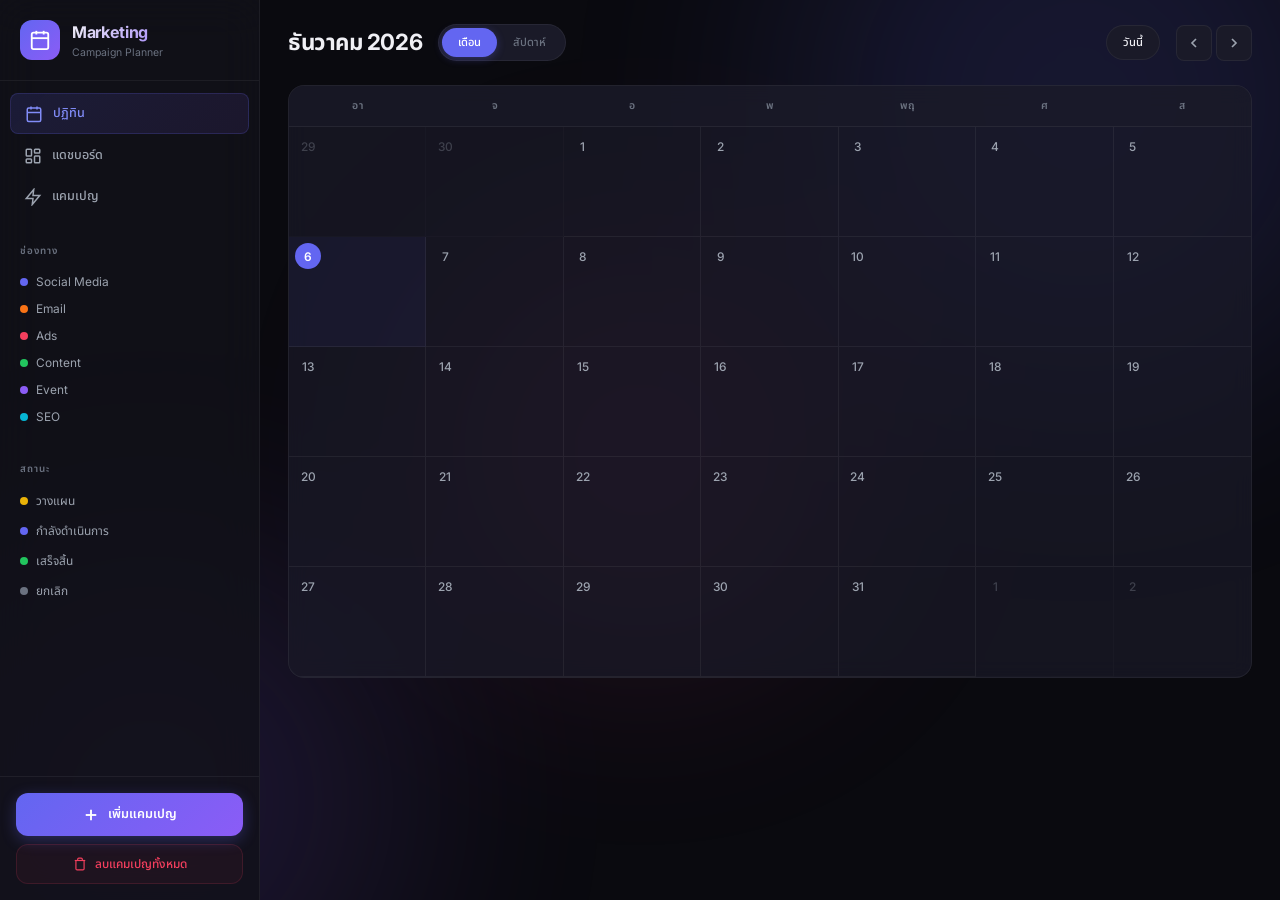
==== index.html @ b626d653 "Add files via upload" ====
<!DOCTYPE html>
<html lang="th">
<head>
    <meta charset="UTF-8">
    <meta name="viewport" content="width=device-width, initial-scale=1.0">
    <title>Marketing Calendar — แพลนแคมเปญอย่างมืออาชีพ</title>
    <meta name="description" content="ระบบจัดการปฏิทินการตลาด วางแผนแคมเปญ ติดตามสถานะ และวิเคราะห์ภาพรวมอย่างมีประสิทธิภาพ">
    <link rel="preconnect" href="https://fonts.googleapis.com">
    <link rel="preconnect" href="https://fonts.gstatic.com" crossorigin>
    <link href="https://fonts.googleapis.com/css2?family=Inter:wght@300;400;500;600;700;800;900&family=Noto+Sans+Thai:wght@300;400;500;600;700;800&display=swap" rel="stylesheet">
    <link rel="stylesheet" href="style.css">
</head>
<body>
    <!-- Ambient Background -->
    <div class="ambient-bg">
        <div class="ambient-orb orb-1"></div>
        <div class="ambient-orb orb-2"></div>
        <div class="ambient-orb orb-3"></div>
    </div>

    <div class="app-layout">
        <!-- Sidebar -->
        <aside class="sidebar" id="sidebar">
            <div class="sidebar-header">
                <div class="logo">
                    <div class="logo-icon">
                        <svg viewBox="0 0 24 24" fill="none" stroke="currentColor" stroke-width="2">
                            <rect x="3" y="4" width="18" height="18" rx="2" ry="2"/>
                            <line x1="16" y1="2" x2="16" y2="6"/>
                            <line x1="8" y1="2" x2="8" y2="6"/>
                            <line x1="3" y1="10" x2="21" y2="10"/>
                            <path d="M8 14h.01M12 14h.01M16 14h.01M8 18h.01M12 18h.01"/>
                        </svg>
                    </div>
                    <div class="logo-text">
                        <h1>Marketing</h1>
                        <span>Campaign Planner</span>
                    </div>
                </div>
            </div>

            <nav class="sidebar-nav">
                <button class="nav-item active" data-view="calendar" id="nav-calendar">
                    <svg viewBox="0 0 24 24" fill="none" stroke="currentColor" stroke-width="2">
                        <rect x="3" y="4" width="18" height="18" rx="2" ry="2"/>
                        <line x1="16" y1="2" x2="16" y2="6"/>
                        <line x1="8" y1="2" x2="8" y2="6"/>
                        <line x1="3" y1="10" x2="21" y2="10"/>
                    </svg>
                    <span>ปฏิทิน</span>
                </button>
                <button class="nav-item" data-view="dashboard" id="nav-dashboard">
                    <svg viewBox="0 0 24 24" fill="none" stroke="currentColor" stroke-width="2">
                        <rect x="3" y="3" width="7" height="9" rx="1"/>
                        <rect x="14" y="3" width="7" height="5" rx="1"/>
                        <rect x="14" y="12" width="7" height="9" rx="1"/>
                        <rect x="3" y="16" width="7" height="5" rx="1"/>
                    </svg>
                    <span>แดชบอร์ด</span>
                </button>
                <button class="nav-item" data-view="campaigns" id="nav-campaigns">
                    <svg viewBox="0 0 24 24" fill="none" stroke="currentColor" stroke-width="2">
                        <polygon points="13 2 3 14 12 14 11 22 21 10 12 10 13 2"/>
                    </svg>
                    <span>แคมเปญ</span>
                </button>
            </nav>

            <div class="sidebar-section">
                <h3 class="section-title">ช่องทาง</h3>
                <div class="channel-filters" id="channelFilters">
                    <label class="channel-filter">
                        <input type="checkbox" value="social" checked>
                        <span class="channel-dot" style="--dot-color: var(--channel-social)"></span>
                        <span>Social Media</span>
                    </label>
                    <label class="channel-filter">
                        <input type="checkbox" value="email" checked>
                        <span class="channel-dot" style="--dot-color: var(--channel-email)"></span>
                        <span>Email</span>
                    </label>
                    <label class="channel-filter">
                        <input type="checkbox" value="ads" checked>
                        <span class="channel-dot" style="--dot-color: var(--channel-ads)"></span>
                        <span>Ads</span>
                    </label>
                    <label class="channel-filter">
                        <input type="checkbox" value="content" checked>
                        <span class="channel-dot" style="--dot-color: var(--channel-content)"></span>
                        <span>Content</span>
                    </label>
                    <label class="channel-filter">
                        <input type="checkbox" value="event" checked>
                        <span class="channel-dot" style="--dot-color: var(--channel-event)"></span>
                        <span>Event</span>
                    </label>
                    <label class="channel-filter">
                        <input type="checkbox" value="seo" checked>
                        <span class="channel-dot" style="--dot-color: var(--channel-seo)"></span>
                        <span>SEO</span>
                    </label>
                </div>
            </div>

            <div class="sidebar-section">
                <h3 class="section-title">สถานะ</h3>
                <div class="status-filters" id="statusFilters">
                    <label class="channel-filter">
                        <input type="checkbox" value="planned" checked>
                        <span class="status-indicator planned"></span>
                        <span>วางแผน</span>
                    </label>
                    <label class="channel-filter">
                        <input type="checkbox" value="in-progress" checked>
                        <span class="status-indicator in-progress"></span>
                        <span>กำลังดำเนินการ</span>
                    </label>
                    <label class="channel-filter">
                        <input type="checkbox" value="completed" checked>
                        <span class="status-indicator completed"></span>
                        <span>เสร็จสิ้น</span>
                    </label>
                    <label class="channel-filter">
                        <input type="checkbox" value="cancelled" checked>
                        <span class="status-indicator cancelled"></span>
                        <span>ยกเลิก</span>
                    </label>
                </div>
            </div>

            <div class="sidebar-footer">
                <button class="add-campaign-btn" id="addCampaignBtn">
                    <svg viewBox="0 0 24 24" fill="none" stroke="currentColor" stroke-width="2.5">
                        <line x1="12" y1="5" x2="12" y2="19"/>
                        <line x1="5" y1="12" x2="19" y2="12"/>
                    </svg>
                    <span>เพิ่มแคมเปญ</span>
                </button>
                <button class="clear-all-btn" id="clearAllBtn">
                    <svg viewBox="0 0 24 24" fill="none" stroke="currentColor" stroke-width="2">
                        <polyline points="3 6 5 6 21 6"/>
                        <path d="M19 6v14a2 2 0 0 1-2 2H7a2 2 0 0 1-2-2V6m3 0V4a2 2 0 0 1 2-2h4a2 2 0 0 1 2 2v2"/>
                    </svg>
                    <span>ลบแคมเปญทั้งหมด</span>
                </button>
            </div>
        </aside>

        <!-- Main Content -->
        <main class="main-content">
            <!-- Calendar View -->
            <section class="view-section active" id="calendarView">
                <div class="view-header">
                    <div class="header-left">
                        <h2 id="currentMonthYear">กรกฎาคม 2026</h2>
                        <div class="view-toggle">
                            <button class="toggle-btn active" data-cal-view="month" id="monthViewBtn">เดือน</button>
                            <button class="toggle-btn" data-cal-view="week" id="weekViewBtn">สัปดาห์</button>
                        </div>
                    </div>
                    <div class="header-right">
                        <button class="today-btn" id="todayBtn">วันนี้</button>
                        <div class="nav-arrows">
                            <button class="arrow-btn" id="prevBtn">
                                <svg viewBox="0 0 24 24" fill="none" stroke="currentColor" stroke-width="2.5">
                                    <polyline points="15 18 9 12 15 6"/>
                                </svg>
                            </button>
                            <button class="arrow-btn" id="nextBtn">
                                <svg viewBox="0 0 24 24" fill="none" stroke="currentColor" stroke-width="2.5">
                                    <polyline points="9 18 15 12 9 6"/>
                                </svg>
                            </button>
                        </div>
                    </div>
                </div>

                <div class="calendar-container" id="calendarContainer">
                    <div class="calendar-weekdays">
                        <div class="weekday">อา</div>
                        <div class="weekday">จ</div>
                        <div class="weekday">อ</div>
                        <div class="weekday">พ</div>
                        <div class="weekday">พฤ</div>
                        <div class="weekday">ศ</div>
                        <div class="weekday">ส</div>
                    </div>
                    <div class="calendar-grid" id="calendarGrid">
                        <!-- Generated by JS -->
                    </div>
                </div>
            </section>

            <!-- Dashboard View -->
            <section class="view-section" id="dashboardView">
                <div class="view-header">
                    <h2>แดชบอร์ดภาพรวม</h2>
                </div>
                <div class="dashboard-content">
                    <div class="stats-grid">
                        <div class="stat-card" id="statTotal">
                            <div class="stat-icon total">
                                <svg viewBox="0 0 24 24" fill="none" stroke="currentColor" stroke-width="2">
                                    <polygon points="13 2 3 14 12 14 11 22 21 10 12 10 13 2"/>
                                </svg>
                            </div>
                            <div class="stat-info">
                                <span class="stat-number">0</span>
                                <span class="stat-label">แคมเปญทั้งหมด</span>
                            </div>
                        </div>
                        <div class="stat-card" id="statPlanned">
                            <div class="stat-icon planned">
                                <svg viewBox="0 0 24 24" fill="none" stroke="currentColor" stroke-width="2">
                                    <circle cx="12" cy="12" r="10"/>
                                    <polyline points="12 6 12 12 16 14"/>
                                </svg>
                            </div>
                            <div class="stat-info">
                                <span class="stat-number">0</span>
                                <span class="stat-label">วางแผน</span>
                            </div>
                        </div>
                        <div class="stat-card" id="statInProgress">
                            <div class="stat-icon in-progress">
                                <svg viewBox="0 0 24 24" fill="none" stroke="currentColor" stroke-width="2">
                                    <path d="M12 2v4M12 18v4M4.93 4.93l2.83 2.83M16.24 16.24l2.83 2.83M2 12h4M18 12h4M4.93 19.07l2.83-2.83M16.24 7.76l2.83-2.83"/>
                                </svg>
                            </div>
                            <div class="stat-info">
                                <span class="stat-number">0</span>
                                <span class="stat-label">กำลังดำเนินการ</span>
                            </div>
                        </div>
                        <div class="stat-card" id="statCompleted">
                            <div class="stat-icon completed">
                                <svg viewBox="0 0 24 24" fill="none" stroke="currentColor" stroke-width="2">
                                    <path d="M22 11.08V12a10 10 0 1 1-5.93-9.14"/>
                                    <polyline points="22 4 12 14.01 9 11.01"/>
                                </svg>
                            </div>
                            <div class="stat-info">
                                <span class="stat-number">0</span>
                                <span class="stat-label">เสร็จสิ้น</span>
                            </div>
                        </div>
                    </div>

                    <div class="dashboard-grid">
                        <div class="dashboard-card channel-breakdown">
                            <h3>แคมเปญตามช่องทาง</h3>
                            <div class="chart-container" id="channelChart">
                                <!-- Generated by JS -->
                            </div>
                        </div>
                        <div class="dashboard-card upcoming-campaigns">
                            <h3>แคมเปญที่จะมาถึง</h3>
                            <div class="upcoming-list" id="upcomingList">
                                <!-- Generated by JS -->
                            </div>
                        </div>
                        <div class="dashboard-card monthly-timeline">
                            <h3>ไทม์ไลน์เดือนนี้</h3>
                            <div class="timeline-container" id="monthlyTimeline">
                                <!-- Generated by JS -->
                            </div>
                        </div>
                    </div>
                </div>
            </section>

            <!-- Campaigns List View -->
            <section class="view-section" id="campaignsView">
                <div class="view-header">
                    <div class="header-left">
                        <h2>รายการแคมเปญ</h2>
                    </div>
                    <div class="header-right">
                        <div class="search-box">
                            <svg viewBox="0 0 24 24" fill="none" stroke="currentColor" stroke-width="2">
                                <circle cx="11" cy="11" r="8"/>
                                <line x1="21" y1="21" x2="16.65" y2="16.65"/>
                            </svg>
                            <input type="text" placeholder="ค้นหาแคมเปญ..." id="searchInput">
                        </div>
                    </div>
                </div>
                <div class="campaigns-list" id="campaignsList">
                    <!-- Generated by JS -->
                </div>
            </section>
        </main>
    </div>

    <!-- Campaign Modal -->
    <div class="modal-overlay" id="campaignModal">
        <div class="modal" id="modalContent">
            <div class="modal-header">
                <h3 id="modalTitle">เพิ่มแคมเปญใหม่</h3>
                <button class="modal-close" id="modalClose">
                    <svg viewBox="0 0 24 24" fill="none" stroke="currentColor" stroke-width="2.5">
                        <line x1="18" y1="6" x2="6" y2="18"/>
                        <line x1="6" y1="6" x2="18" y2="18"/>
                    </svg>
                </button>
            </div>
            <form id="campaignForm">
                <div class="form-group">
                    <label for="campName">ชื่อแคมเปญ</label>
                    <input type="text" id="campName" placeholder="เช่น Summer Sale 2026" required>
                </div>
                <div class="form-row">
                    <div class="form-group">
                        <label for="campStartDate">วันเริ่มต้น</label>
                        <input type="date" id="campStartDate" required>
                    </div>
                    <div class="form-group">
                        <label for="campEndDate">วันสิ้นสุด</label>
                        <input type="date" id="campEndDate" required>
                    </div>
                </div>
                <div class="form-row">
                    <div class="form-group">
                        <label for="campChannel">ช่องทาง</label>
                        <select id="campChannel" required>
                            <option value="">เลือกช่องทาง</option>
                            <option value="social">Social Media</option>
                            <option value="email">Email</option>
                            <option value="ads">Ads</option>
                            <option value="content">Content</option>
                            <option value="event">Event</option>
                            <option value="seo">SEO</option>
                        </select>
                    </div>
                    <div class="form-group">
                        <label for="campStatus">สถานะ</label>
                        <select id="campStatus" required>
                            <option value="planned">วางแผน</option>
                            <option value="in-progress">กำลังดำเนินการ</option>
                            <option value="completed">เสร็จสิ้น</option>
                            <option value="cancelled">ยกเลิก</option>
                        </select>
                    </div>
                </div>
                <div class="form-group">
                    <label for="campBudget">งบประมาณ (บาท)</label>
                    <input type="number" id="campBudget" placeholder="0" min="0">
                </div>
                <div class="form-group">
                    <label for="campDescription">รายละเอียด</label>
                    <textarea id="campDescription" rows="3" placeholder="อธิบายรายละเอียดของแคมเปญ..."></textarea>
                </div>

                <!-- Content Posting Section -->
                <div class="form-divider">
                    <span>ข้อมูลการลงคอนเทนต์</span>
                </div>
                <div class="form-group">
                    <label>แพลตฟอร์มที่ลงคอนเทนต์</label>
                    <div class="platform-checkboxes" id="platformCheckboxes">
                        <label class="platform-check">
                            <input type="checkbox" value="facebook">
                            <span class="platform-icon">📘</span>
                            <span>Facebook</span>
                        </label>
                        <label class="platform-check">
                            <input type="checkbox" value="instagram">
                            <span class="platform-icon">📸</span>
                            <span>Instagram</span>
                        </label>
                        <label class="platform-check">
                            <input type="checkbox" value="tiktok">
                            <span class="platform-icon">🎵</span>
                            <span>TikTok</span>
                        </label>
                        <label class="platform-check">
                            <input type="checkbox" value="x-twitter">
                            <span class="platform-icon">𝕏</span>
                            <span>X / Twitter</span>
                        </label>
                        <label class="platform-check">
                            <input type="checkbox" value="line">
                            <span class="platform-icon">💬</span>
                            <span>LINE OA</span>
                        </label>
                        <label class="platform-check">
                            <input type="checkbox" value="youtube">
                            <span class="platform-icon">▶️</span>
                            <span>YouTube</span>
                        </label>
                        <label class="platform-check">
                            <input type="checkbox" value="website">
                            <span class="platform-icon">🌐</span>
                            <span>Website</span>
                        </label>
                        <label class="platform-check">
                            <input type="checkbox" value="threads">
                            <span class="platform-icon">🔗</span>
                            <span>Threads</span>
                        </label>
                    </div>
                </div>
                <div class="form-row">
                    <div class="form-group">
                        <label for="campContentType">ประเภทคอนเทนต์</label>
                        <select id="campContentType">
                            <option value="">— เลือกประเภท —</option>
                            <option value="image">🖼️ Image Post</option>
                            <option value="video">🎬 Video</option>
                            <option value="story-reel">📱 Story / Reel</option>
                            <option value="carousel">🎠 Carousel</option>
                            <option value="article">📝 Article / Blog</option>
                            <option value="infographic">📊 Infographic</option>
                            <option value="live">🔴 Live</option>
                        </select>
                    </div>
                    <div class="form-group">
                        <label for="campContentStatus">สถานะคอนเทนต์</label>
                        <select id="campContentStatus">
                            <option value="">— เลือกสถานะ —</option>
                            <option value="draft">📄 แบบร่าง</option>
                            <option value="ready">✅ พร้อมโพสต์</option>
                            <option value="published">🚀 โพสต์แล้ว</option>
                            <option value="scheduled">⏰ ตั้งเวลาไว้</option>
                        </select>
                    </div>
                </div>
                <div class="form-group">
                    <label for="campCaption">Caption / ข้อความโพสต์</label>
                    <textarea id="campCaption" rows="3" placeholder="เขียน caption หรือข้อความที่จะโพสต์..."></textarea>
                </div>
                <div class="form-group">
                    <label for="campHashtags">Hashtags</label>
                    <input type="text" id="campHashtags" placeholder="#marketing #branding #campaign">
                </div>
                <div class="form-group">
                    <label>สีแคมเปญ</label>
                    <div class="color-picker" id="colorPicker">
                        <button type="button" class="color-option active" data-color="#6366f1" style="--swatch: #6366f1"></button>
                        <button type="button" class="color-option" data-color="#8b5cf6" style="--swatch: #8b5cf6"></button>
                        <button type="button" class="color-option" data-color="#ec4899" style="--swatch: #ec4899"></button>
                        <button type="button" class="color-option" data-color="#f43f5e" style="--swatch: #f43f5e"></button>
                        <button type="button" class="color-option" data-color="#f97316" style="--swatch: #f97316"></button>
                        <button type="button" class="color-option" data-color="#eab308" style="--swatch: #eab308"></button>
                        <button type="button" class="color-option" data-color="#22c55e" style="--swatch: #22c55e"></button>
                        <button type="button" class="color-option" data-color="#06b6d4" style="--swatch: #06b6d4"></button>
                    </div>
                </div>
                <input type="hidden" id="campId">
                <div class="form-actions">
                    <button type="button" class="btn-secondary" id="cancelBtn">ยกเลิก</button>
                    <button type="button" class="btn-danger" id="deleteBtn" style="display:none">ลบ</button>
                    <button type="submit" class="btn-primary" id="saveBtn">บันทึก</button>
                </div>
            </form>
        </div>
    </div>

    <!-- Campaign Detail Popup -->
    <div class="detail-popup" id="detailPopup">
        <div class="detail-header">
            <div class="detail-channel-badge" id="detailChannel"></div>
            <button class="detail-close" id="detailClose">
                <svg viewBox="0 0 24 24" fill="none" stroke="currentColor" stroke-width="2.5">
                    <line x1="18" y1="6" x2="6" y2="18"/>
                    <line x1="6" y1="6" x2="18" y2="18"/>
                </svg>
            </button>
        </div>
        <h3 id="detailName"></h3>
        <div class="detail-meta">
            <div class="detail-dates" id="detailDates"></div>
            <div class="detail-status" id="detailStatus"></div>
        </div>
        <div class="detail-budget" id="detailBudget"></div>
        <p class="detail-description" id="detailDescription"></p>
        <div class="detail-content-info" id="detailContentInfo"></div>
        <div class="detail-actions">
            <button class="btn-edit" id="detailEditBtn">แก้ไข</button>
        </div>
    </div>

    <!-- Toast Container -->
    <div class="toast-container" id="toastContainer"></div>

    <script src="app.js"></script>
</body>
</html>
---- style.css ----
/* =============================================
   MARKETING CALENDAR — Design System
   ============================================= */

:root {
    /* Colors */
    --bg-primary: #0a0a0f;
    --bg-secondary: #12121a;
    --bg-tertiary: #1a1a28;
    --bg-card: rgba(26, 26, 40, 0.7);
    --bg-hover: rgba(99, 102, 241, 0.08);
    --bg-modal: rgba(10, 10, 15, 0.85);

    --text-primary: #f0f0f5;
    --text-secondary: #9ca3af;
    --text-muted: #6b7280;
    --text-accent: #a78bfa;

    --border-color: rgba(255, 255, 255, 0.06);
    --border-hover: rgba(255, 255, 255, 0.12);
    --border-active: rgba(99, 102, 241, 0.4);

    --accent: #6366f1;
    --accent-hover: #818cf8;
    --accent-glow: rgba(99, 102, 241, 0.25);

    --danger: #f43f5e;
    --success: #22c55e;
    --warning: #eab308;

    /* Channel Colors */
    --channel-social: #6366f1;
    --channel-email: #f97316;
    --channel-ads: #f43f5e;
    --channel-content: #22c55e;
    --channel-event: #8b5cf6;
    --channel-seo: #06b6d4;

    /* Sizing */
    --sidebar-width: 260px;
    --header-height: 68px;
    --radius-sm: 8px;
    --radius-md: 12px;
    --radius-lg: 16px;
    --radius-xl: 20px;
    --radius-full: 9999px;

    /* Transitions */
    --transition-fast: 150ms cubic-bezier(0.4, 0, 0.2, 1);
    --transition-base: 250ms cubic-bezier(0.4, 0, 0.2, 1);
    --transition-slow: 400ms cubic-bezier(0.4, 0, 0.2, 1);
}

/* =============================================
   Reset & Base
   ============================================= */

*, *::before, *::after {
    margin: 0;
    padding: 0;
    box-sizing: border-box;
}

html {
    font-size: 14px;
    -webkit-font-smoothing: antialiased;
    -moz-osx-font-smoothing: grayscale;
}

body {
    font-family: 'Inter', 'Noto Sans Thai', -apple-system, sans-serif;
    background: var(--bg-primary);
    color: var(--text-primary);
    min-height: 100vh;
    overflow: hidden;
}

input, select, textarea, button {
    font-family: inherit;
    font-size: inherit;
}

/* =============================================
   Ambient Background
   ============================================= */

.ambient-bg {
    position: fixed;
    inset: 0;
    pointer-events: none;
    z-index: 0;
    overflow: hidden;
}

.ambient-orb {
    position: absolute;
    border-radius: 50%;
    filter: blur(120px);
    opacity: 0.15;
    animation: float 20s ease-in-out infinite;
}

.orb-1 {
    width: 600px;
    height: 600px;
    background: var(--accent);
    top: -200px;
    right: -100px;
    animation-delay: 0s;
}

.orb-2 {
    width: 500px;
    height: 500px;
    background: #8b5cf6;
    bottom: -150px;
    left: -100px;
    animation-delay: -7s;
}

.orb-3 {
    width: 400px;
    height: 400px;
    background: #ec4899;
    top: 50%;
    left: 50%;
    transform: translate(-50%, -50%);
    animation-delay: -14s;
}

@keyframes float {
    0%, 100% { transform: translate(0, 0) scale(1); }
    25% { transform: translate(30px, -30px) scale(1.05); }
    50% { transform: translate(-20px, 20px) scale(0.95); }
    75% { transform: translate(20px, 10px) scale(1.02); }
}

/* =============================================
   App Layout
   ============================================= */

.app-layout {
    display: flex;
    height: 100vh;
    position: relative;
    z-index: 1;
}

/* =============================================
   Sidebar
   ============================================= */

.sidebar {
    width: var(--sidebar-width);
    background: rgba(18, 18, 26, 0.8);
    backdrop-filter: blur(20px);
    -webkit-backdrop-filter: blur(20px);
    border-right: 1px solid var(--border-color);
    display: flex;
    flex-direction: column;
    flex-shrink: 0;
    overflow-y: auto;
    transition: transform var(--transition-base);
}

.sidebar-header {
    padding: 20px;
    border-bottom: 1px solid var(--border-color);
}

.logo {
    display: flex;
    align-items: center;
    gap: 12px;
}

.logo-icon {
    width: 40px;
    height: 40px;
    background: linear-gradient(135deg, var(--accent), #8b5cf6);
    border-radius: var(--radius-md);
    display: flex;
    align-items: center;
    justify-content: center;
    color: white;
    flex-shrink: 0;
}

.logo-icon svg {
    width: 22px;
    height: 22px;
}

.logo-text h1 {
    font-size: 1.15rem;
    font-weight: 700;
    letter-spacing: -0.02em;
    background: linear-gradient(135deg, var(--text-primary), var(--text-accent));
    -webkit-background-clip: text;
    -webkit-text-fill-color: transparent;
    background-clip: text;
}

.logo-text span {
    font-size: 0.75rem;
    color: var(--text-muted);
    font-weight: 400;
}

/* Sidebar Navigation */
.sidebar-nav {
    padding: 12px 10px;
    display: flex;
    flex-direction: column;
    gap: 2px;
}

.nav-item {
    display: flex;
    align-items: center;
    gap: 10px;
    padding: 10px 14px;
    border: none;
    background: none;
    color: var(--text-secondary);
    border-radius: var(--radius-sm);
    cursor: pointer;
    transition: all var(--transition-fast);
    font-size: 0.9rem;
    font-weight: 500;
    text-align: left;
    width: 100%;
}

.nav-item svg {
    width: 18px;
    height: 18px;
    flex-shrink: 0;
}

.nav-item:hover {
    background: var(--bg-hover);
    color: var(--text-primary);
}

.nav-item.active {
    background: linear-gradient(135deg, rgba(99, 102, 241, 0.15), rgba(139, 92, 246, 0.1));
    color: var(--accent-hover);
    border: 1px solid rgba(99, 102, 241, 0.2);
}

/* Sidebar Sections */
.sidebar-section {
    padding: 16px 20px;
}

.section-title {
    font-size: 0.7rem;
    font-weight: 600;
    letter-spacing: 0.1em;
    text-transform: uppercase;
    color: var(--text-muted);
    margin-bottom: 10px;
}

/* Channel Filters */
.channel-filter {
    display: flex;
    align-items: center;
    gap: 8px;
    padding: 6px 0;
    cursor: pointer;
    font-size: 0.85rem;
    color: var(--text-secondary);
    transition: color var(--transition-fast);
    user-select: none;
}

.channel-filter:hover {
    color: var(--text-primary);
}

.channel-filter input[type="checkbox"] {
    display: none;
}

.channel-dot {
    width: 8px;
    height: 8px;
    border-radius: 50%;
    background: var(--dot-color);
    transition: all var(--transition-fast);
    flex-shrink: 0;
}

.channel-filter input:not(:checked) ~ .channel-dot {
    opacity: 0.3;
}

.channel-filter input:not(:checked) ~ span:last-child {
    opacity: 0.5;
    text-decoration: line-through;
}

/* Status Indicators */
.status-indicator {
    width: 8px;
    height: 8px;
    border-radius: 50%;
    flex-shrink: 0;
}

.status-indicator.planned {
    background: var(--warning);
}

.status-indicator.in-progress {
    background: var(--accent);
    animation: pulse-glow 2s ease-in-out infinite;
}

.status-indicator.completed {
    background: var(--success);
}

.status-indicator.cancelled {
    background: var(--text-muted);
}

@keyframes pulse-glow {
    0%, 100% { box-shadow: 0 0 0 0 rgba(99, 102, 241, 0.4); }
    50% { box-shadow: 0 0 0 4px rgba(99, 102, 241, 0); }
}

/* Sidebar Footer */
.sidebar-footer {
    margin-top: auto;
    padding: 16px;
    border-top: 1px solid var(--border-color);
    display: flex;
    flex-direction: column;
    gap: 8px;
}

.add-campaign-btn {
    display: flex;
    align-items: center;
    justify-content: center;
    gap: 8px;
    width: 100%;
    padding: 12px;
    border: none;
    background: linear-gradient(135deg, var(--accent), #8b5cf6);
    color: white;
    border-radius: var(--radius-md);
    cursor: pointer;
    font-size: 0.9rem;
    font-weight: 600;
    transition: all var(--transition-base);
    box-shadow: 0 4px 15px rgba(99, 102, 241, 0.3);
}

.add-campaign-btn:hover {
    transform: translateY(-1px);
    box-shadow: 0 6px 20px rgba(99, 102, 241, 0.4);
}

.add-campaign-btn:active {
    transform: translateY(0);
}

.add-campaign-btn svg {
    width: 18px;
    height: 18px;
}

.clear-all-btn {
    display: flex;
    align-items: center;
    justify-content: center;
    gap: 8px;
    width: 100%;
    padding: 10px;
    border: 1px solid rgba(244, 63, 94, 0.15);
    background: rgba(244, 63, 94, 0.05);
    color: #f43f5e;
    border-radius: var(--radius-md);
    cursor: pointer;
    font-size: 0.85rem;
    font-weight: 500;
    transition: all var(--transition-base);
}

.clear-all-btn:hover {
    background: #f43f5e;
    color: white;
    border-color: #f43f5e;
    box-shadow: 0 4px 12px rgba(244, 63, 94, 0.25);
}

.clear-all-btn svg {
    width: 14px;
    height: 14px;
}

/* =============================================
   Main Content
   ============================================= */

.main-content {
    flex: 1;
    overflow-y: auto;
    padding: 24px 28px;
}

/* View Header */
.view-header {
    display: flex;
    align-items: center;
    justify-content: space-between;
    margin-bottom: 24px;
}

.view-header h2 {
    font-size: 1.6rem;
    font-weight: 700;
    letter-spacing: -0.02em;
}

.header-left, .header-right {
    display: flex;
    align-items: center;
    gap: 16px;
}

/* View Toggle */
.view-toggle {
    display: flex;
    background: var(--bg-tertiary);
    border-radius: var(--radius-full);
    padding: 3px;
    border: 1px solid var(--border-color);
}

.toggle-btn {
    padding: 6px 16px;
    border: none;
    background: none;
    color: var(--text-muted);
    border-radius: var(--radius-full);
    cursor: pointer;
    font-size: 0.8rem;
    font-weight: 500;
    transition: all var(--transition-fast);
}

.toggle-btn.active {
    background: var(--accent);
    color: white;
    box-shadow: 0 2px 8px rgba(99, 102, 241, 0.3);
}

.toggle-btn:hover:not(.active) {
    color: var(--text-secondary);
}

/* Today Button */
.today-btn {
    padding: 8px 16px;
    border: 1px solid var(--border-color);
    background: var(--bg-tertiary);
    color: var(--text-primary);
    border-radius: var(--radius-full);
    cursor: pointer;
    font-size: 0.8rem;
    font-weight: 500;
    transition: all var(--transition-fast);
}

.today-btn:hover {
    background: var(--accent);
    border-color: var(--accent);
    color: white;
}

/* Navigation Arrows */
.nav-arrows {
    display: flex;
    gap: 4px;
}

.arrow-btn {
    width: 36px;
    height: 36px;
    border: 1px solid var(--border-color);
    background: var(--bg-tertiary);
    color: var(--text-secondary);
    border-radius: var(--radius-sm);
    cursor: pointer;
    display: flex;
    align-items: center;
    justify-content: center;
    transition: all var(--transition-fast);
}

.arrow-btn:hover {
    background: var(--bg-hover);
    color: var(--text-primary);
    border-color: var(--border-hover);
}

.arrow-btn svg {
    width: 16px;
    height: 16px;
}

/* =============================================
   Calendar
   ============================================= */

.calendar-container {
    background: var(--bg-card);
    border-radius: var(--radius-lg);
    border: 1px solid var(--border-color);
    overflow: hidden;
    backdrop-filter: blur(10px);
    -webkit-backdrop-filter: blur(10px);
}

.calendar-weekdays {
    display: grid;
    grid-template-columns: repeat(7, 1fr);
    background: rgba(26, 26, 40, 0.5);
    border-bottom: 1px solid var(--border-color);
}

.weekday {
    padding: 12px;
    text-align: center;
    font-size: 0.75rem;
    font-weight: 600;
    color: var(--text-muted);
    letter-spacing: 0.05em;
    text-transform: uppercase;
}

.calendar-grid {
    display: grid;
    grid-template-columns: repeat(7, 1fr);
}

.calendar-day {
    min-height: 110px;
    border-right: 1px solid var(--border-color);
    border-bottom: 1px solid var(--border-color);
    padding: 6px;
    position: relative;
    transition: background var(--transition-fast);
    cursor: pointer;
}

.calendar-day:nth-child(7n) {
    border-right: none;
}

.calendar-day:hover {
    background: var(--bg-hover);
}

.calendar-day.outside {
    opacity: 0.3;
}

.calendar-day.today {
    background: rgba(99, 102, 241, 0.06);
}

.day-number {
    font-size: 0.85rem;
    font-weight: 500;
    color: var(--text-secondary);
    margin-bottom: 4px;
    display: inline-flex;
    align-items: center;
    justify-content: center;
    width: 26px;
    height: 26px;
    border-radius: 50%;
}

.calendar-day.today .day-number {
    background: var(--accent);
    color: white;
    font-weight: 600;
}

.day-events {
    display: flex;
    flex-direction: column;
    gap: 2px;
}

.day-event {
    font-size: 0.7rem;
    padding: 3px 6px;
    border-radius: 4px;
    color: white;
    font-weight: 500;
    white-space: nowrap;
    overflow: hidden;
    text-overflow: ellipsis;
    cursor: pointer;
    transition: all var(--transition-fast);
    position: relative;
}

.day-event:hover {
    transform: scale(1.02);
    box-shadow: 0 2px 8px rgba(0,0,0,0.3);
    z-index: 2;
}

.day-event.start {
    border-radius: 4px 0 0 4px;
    margin-right: -6px;
}

.day-event.middle {
    border-radius: 0;
    margin-left: -6px;
    margin-right: -6px;
}

.day-event.end {
    border-radius: 0 4px 4px 0;
    margin-left: -6px;
}

.day-event.single {
    border-radius: 4px;
}

.day-more {
    font-size: 0.65rem;
    color: var(--text-muted);
    padding: 2px 4px;
    cursor: pointer;
    font-weight: 500;
}

.day-more:hover {
    color: var(--accent-hover);
}

/* =============================================
   View Sections
   ============================================= */

.view-section {
    display: none;
    animation: fadeIn 0.3s ease;
}

.view-section.active {
    display: block;
}

@keyframes fadeIn {
    from { opacity: 0; transform: translateY(8px); }
    to { opacity: 1; transform: translateY(0); }
}

/* =============================================
   Dashboard
   ============================================= */

.stats-grid {
    display: grid;
    grid-template-columns: repeat(4, 1fr);
    gap: 16px;
    margin-bottom: 24px;
}

.stat-card {
    background: var(--bg-card);
    border: 1px solid var(--border-color);
    border-radius: var(--radius-lg);
    padding: 20px;
    display: flex;
    align-items: center;
    gap: 16px;
    backdrop-filter: blur(10px);
    -webkit-backdrop-filter: blur(10px);
    transition: all var(--transition-base);
}

.stat-card:hover {
    border-color: var(--border-hover);
    transform: translateY(-2px);
    box-shadow: 0 8px 25px rgba(0,0,0,0.2);
}

.stat-icon {
    width: 48px;
    height: 48px;
    border-radius: var(--radius-md);
    display: flex;
    align-items: center;
    justify-content: center;
    flex-shrink: 0;
}

.stat-icon svg {
    width: 22px;
    height: 22px;
}

.stat-icon.total {
    background: rgba(99, 102, 241, 0.15);
    color: var(--accent);
}

.stat-icon.planned {
    background: rgba(234, 179, 8, 0.15);
    color: var(--warning);
}

.stat-icon.in-progress {
    background: rgba(99, 102, 241, 0.15);
    color: var(--accent);
}

.stat-icon.completed {
    background: rgba(34, 197, 94, 0.15);
    color: var(--success);
}

.stat-info {
    display: flex;
    flex-direction: column;
}

.stat-number {
    font-size: 1.8rem;
    font-weight: 800;
    line-height: 1;
    letter-spacing: -0.03em;
}

.stat-label {
    font-size: 0.78rem;
    color: var(--text-muted);
    margin-top: 4px;
}

/* Dashboard Grid */
.dashboard-grid {
    display: grid;
    grid-template-columns: 1fr 1fr;
    grid-template-rows: auto auto;
    gap: 16px;
}

.dashboard-card {
    background: var(--bg-card);
    border: 1px solid var(--border-color);
    border-radius: var(--radius-lg);
    padding: 20px;
    backdrop-filter: blur(10px);
    -webkit-backdrop-filter: blur(10px);
}

.dashboard-card h3 {
    font-size: 1rem;
    font-weight: 600;
    margin-bottom: 16px;
    color: var(--text-primary);
}

.dashboard-card.monthly-timeline {
    grid-column: 1 / -1;
}

/* Channel Chart */
.chart-bar-row {
    display: flex;
    align-items: center;
    gap: 12px;
    margin-bottom: 12px;
}

.chart-label {
    font-size: 0.78rem;
    color: var(--text-secondary);
    width: 90px;
    flex-shrink: 0;
}

.chart-bar-track {
    flex: 1;
    height: 24px;
    background: rgba(255,255,255,0.04);
    border-radius: var(--radius-full);
    overflow: hidden;
}

.chart-bar-fill {
    height: 100%;
    border-radius: var(--radius-full);
    transition: width 0.8s cubic-bezier(0.4, 0, 0.2, 1);
    display: flex;
    align-items: center;
    padding-left: 8px;
    font-size: 0.7rem;
    font-weight: 600;
    color: white;
    min-width: 0;
}

.chart-count {
    font-size: 0.78rem;
    color: var(--text-muted);
    width: 24px;
    text-align: right;
    flex-shrink: 0;
}

/* Upcoming List */
.upcoming-list {
    display: flex;
    flex-direction: column;
    gap: 8px;
    max-height: 300px;
    overflow-y: auto;
}

.upcoming-item {
    display: flex;
    align-items: center;
    gap: 12px;
    padding: 10px 12px;
    border-radius: var(--radius-sm);
    background: rgba(255,255,255,0.02);
    border: 1px solid var(--border-color);
    transition: all var(--transition-fast);
    cursor: pointer;
}

.upcoming-item:hover {
    background: var(--bg-hover);
    border-color: var(--border-hover);
}

.upcoming-color {
    width: 4px;
    height: 32px;
    border-radius: 2px;
    flex-shrink: 0;
}

.upcoming-info {
    flex: 1;
    min-width: 0;
}

.upcoming-name {
    font-size: 0.85rem;
    font-weight: 500;
    white-space: nowrap;
    overflow: hidden;
    text-overflow: ellipsis;
}

.upcoming-date {
    font-size: 0.72rem;
    color: var(--text-muted);
    margin-top: 2px;
}

.upcoming-channel-tag {
    font-size: 0.65rem;
    padding: 2px 8px;
    border-radius: var(--radius-full);
    font-weight: 500;
    flex-shrink: 0;
}

.empty-state {
    text-align: center;
    padding: 40px 20px;
    color: var(--text-muted);
}

.empty-state svg {
    width: 48px;
    height: 48px;
    margin-bottom: 12px;
    opacity: 0.3;
}

.empty-state p {
    font-size: 0.85rem;
}

/* Timeline */
.timeline-container {
    display: flex;
    gap: 4px;
    align-items: flex-end;
    height: 120px;
    padding-top: 20px;
}

.timeline-day {
    flex: 1;
    display: flex;
    flex-direction: column;
    align-items: center;
    justify-content: flex-end;
    gap: 4px;
    min-width: 0;
}

.timeline-bar {
    width: 100%;
    max-width: 20px;
    border-radius: 3px 3px 0 0;
    transition: height 0.6s cubic-bezier(0.4, 0, 0.2, 1);
    min-height: 2px;
}

.timeline-label {
    font-size: 0.55rem;
    color: var(--text-muted);
    transform: rotate(-45deg);
    white-space: nowrap;
}

/* =============================================
   Campaigns List
   ============================================= */

.search-box {
    display: flex;
    align-items: center;
    gap: 8px;
    background: var(--bg-tertiary);
    border: 1px solid var(--border-color);
    border-radius: var(--radius-full);
    padding: 8px 16px;
    width: 280px;
    transition: border-color var(--transition-fast);
}

.search-box:focus-within {
    border-color: var(--accent);
    box-shadow: 0 0 0 3px var(--accent-glow);
}

.search-box svg {
    width: 16px;
    height: 16px;
    color: var(--text-muted);
    flex-shrink: 0;
}

.search-box input {
    flex: 1;
    border: none;
    background: none;
    color: var(--text-primary);
    outline: none;
    font-size: 0.85rem;
}

.search-box input::placeholder {
    color: var(--text-muted);
}

.campaigns-list {
    display: flex;
    flex-direction: column;
    gap: 8px;
}

.campaign-row {
    display: grid;
    grid-template-columns: 4px 1fr 120px 120px 100px 80px;
    align-items: center;
    gap: 16px;
    padding: 14px 16px;
    background: var(--bg-card);
    border: 1px solid var(--border-color);
    border-radius: var(--radius-md);
    cursor: pointer;
    transition: all var(--transition-fast);
    backdrop-filter: blur(10px);
    -webkit-backdrop-filter: blur(10px);
}

.campaign-row:hover {
    background: var(--bg-hover);
    border-color: var(--border-hover);
    transform: translateX(4px);
}

.campaign-color-bar {
    width: 4px;
    height: 36px;
    border-radius: 2px;
}

.campaign-name-cell {
    min-width: 0;
}

.campaign-name-cell h4 {
    font-size: 0.9rem;
    font-weight: 600;
    white-space: nowrap;
    overflow: hidden;
    text-overflow: ellipsis;
}

.campaign-name-cell p {
    font-size: 0.75rem;
    color: var(--text-muted);
    margin-top: 2px;
    white-space: nowrap;
    overflow: hidden;
    text-overflow: ellipsis;
}

.campaign-channel-cell {
    display: flex;
    align-items: center;
    gap: 6px;
    font-size: 0.8rem;
    color: var(--text-secondary);
}

.campaign-channel-dot {
    width: 8px;
    height: 8px;
    border-radius: 50%;
    flex-shrink: 0;
}

.campaign-date-cell {
    font-size: 0.78rem;
    color: var(--text-muted);
}

.campaign-budget-cell {
    font-size: 0.85rem;
    font-weight: 600;
    color: var(--text-primary);
}

.campaign-status-cell {
    display: flex;
    align-items: center;
}

.status-badge {
    font-size: 0.7rem;
    font-weight: 600;
    padding: 4px 10px;
    border-radius: var(--radius-full);
    white-space: nowrap;
}

.status-badge.planned {
    background: rgba(234, 179, 8, 0.15);
    color: var(--warning);
}

.status-badge.in-progress {
    background: rgba(99, 102, 241, 0.15);
    color: var(--accent-hover);
}

.status-badge.completed {
    background: rgba(34, 197, 94, 0.15);
    color: var(--success);
}

.status-badge.cancelled {
    background: rgba(107, 114, 128, 0.15);
    color: var(--text-muted);
}

/* =============================================
   Modal
   ============================================= */

.modal-overlay {
    position: fixed;
    inset: 0;
    background: var(--bg-modal);
    backdrop-filter: blur(8px);
    -webkit-backdrop-filter: blur(8px);
    z-index: 1000;
    display: flex;
    align-items: center;
    justify-content: center;
    opacity: 0;
    pointer-events: none;
    transition: opacity var(--transition-base);
}

.modal-overlay.active {
    opacity: 1;
    pointer-events: all;
}

.modal {
    background: var(--bg-secondary);
    border: 1px solid var(--border-color);
    border-radius: var(--radius-xl);
    width: 520px;
    max-width: 95vw;
    max-height: 90vh;
    overflow-y: auto;
    transform: scale(0.95) translateY(10px);
    transition: transform var(--transition-base);
    box-shadow: 0 25px 60px rgba(0,0,0,0.5);
}

.modal-overlay.active .modal {
    transform: scale(1) translateY(0);
}

.modal-header {
    display: flex;
    align-items: center;
    justify-content: space-between;
    padding: 20px 24px;
    border-bottom: 1px solid var(--border-color);
}

.modal-header h3 {
    font-size: 1.15rem;
    font-weight: 700;
}

.modal-close {
    width: 32px;
    height: 32px;
    border: 1px solid var(--border-color);
    background: none;
    color: var(--text-muted);
    border-radius: var(--radius-sm);
    cursor: pointer;
    display: flex;
    align-items: center;
    justify-content: center;
    transition: all var(--transition-fast);
}

.modal-close:hover {
    background: rgba(244, 63, 94, 0.1);
    color: var(--danger);
    border-color: var(--danger);
}

.modal-close svg {
    width: 16px;
    height: 16px;
}

/* Form */
#campaignForm {
    padding: 24px;
    display: flex;
    flex-direction: column;
    gap: 16px;
}

.form-group {
    display: flex;
    flex-direction: column;
    gap: 6px;
}

.form-group label {
    font-size: 0.78rem;
    font-weight: 600;
    color: var(--text-secondary);
    letter-spacing: 0.02em;
}

.form-group input,
.form-group select,
.form-group textarea {
    padding: 10px 14px;
    border: 1px solid var(--border-color);
    background: var(--bg-tertiary);
    color: var(--text-primary);
    border-radius: var(--radius-sm);
    outline: none;
    transition: all var(--transition-fast);
    font-size: 0.9rem;
}

.form-group input:focus,
.form-group select:focus,
.form-group textarea:focus {
    border-color: var(--accent);
    box-shadow: 0 0 0 3px var(--accent-glow);
}

.form-group textarea {
    resize: vertical;
    min-height: 80px;
}

.form-group select {
    cursor: pointer;
    appearance: none;
    background-image: url("data:image/svg+xml,%3Csvg xmlns='http://www.w3.org/2000/svg' width='16' height='16' fill='%239ca3af' viewBox='0 0 16 16'%3E%3Cpath d='M4.646 5.646a.5.5 0 0 1 .708 0L8 8.293l2.646-2.647a.5.5 0 0 1 .708.708l-3 3a.5.5 0 0 1-.708 0l-3-3a.5.5 0 0 1 0-.708z'/%3E%3C/svg%3E");
    background-repeat: no-repeat;
    background-position: right 12px center;
    padding-right: 36px;
}

.form-row {
    display: grid;
    grid-template-columns: 1fr 1fr;
    gap: 12px;
}

/* Form Divider */
.form-divider {
    display: flex;
    align-items: center;
    gap: 12px;
    margin: 4px 0;
}

.form-divider::before,
.form-divider::after {
    content: '';
    flex: 1;
    height: 1px;
    background: linear-gradient(90deg, transparent, var(--border-color), transparent);
}

.form-divider span {
    font-size: 0.72rem;
    font-weight: 700;
    letter-spacing: 0.08em;
    text-transform: uppercase;
    color: var(--text-accent);
    white-space: nowrap;
}

/* Platform Checkboxes */
.platform-checkboxes {
    display: flex;
    flex-wrap: wrap;
    gap: 6px;
}

.platform-check {
    display: flex;
    align-items: center;
    gap: 4px;
    padding: 6px 10px;
    border: 1px solid var(--border-color);
    border-radius: var(--radius-full);
    cursor: pointer;
    transition: all var(--transition-fast);
    user-select: none;
    font-size: 0.78rem;
    color: var(--text-muted);
    background: rgba(255,255,255,0.02);
}

.platform-check:hover {
    border-color: var(--border-hover);
    color: var(--text-secondary);
}

.platform-check input[type="checkbox"] {
    display: none;
}

.platform-check input:checked ~ span {
    color: var(--text-primary);
}

.platform-check:has(input:checked) {
    background: rgba(99, 102, 241, 0.12);
    border-color: rgba(99, 102, 241, 0.35);
    color: var(--accent-hover);
}

.platform-icon {
    font-size: 0.9rem;
    line-height: 1;
}

/* Detail Content Info */
.detail-content-info {
    margin-bottom: 12px;
}

.detail-content-info:empty {
    display: none;
}

.detail-content-section-title {
    font-size: 0.68rem;
    font-weight: 700;
    letter-spacing: 0.08em;
    text-transform: uppercase;
    color: var(--text-accent);
    margin-bottom: 8px;
    padding-top: 8px;
    border-top: 1px solid var(--border-color);
}

.detail-platforms {
    display: flex;
    flex-wrap: wrap;
    gap: 4px;
    margin-bottom: 8px;
}

.detail-platform-tag {
    font-size: 0.7rem;
    padding: 3px 8px;
    border-radius: var(--radius-full);
    background: rgba(99, 102, 241, 0.1);
    color: var(--accent-hover);
    font-weight: 500;
}

.detail-content-meta {
    display: flex;
    gap: 8px;
    flex-wrap: wrap;
    margin-bottom: 8px;
}

.detail-content-type-tag,
.detail-content-status-tag {
    font-size: 0.7rem;
    padding: 3px 8px;
    border-radius: var(--radius-full);
    font-weight: 500;
}

.detail-content-type-tag {
    background: rgba(139, 92, 246, 0.1);
    color: #a78bfa;
}

.detail-content-status-tag {
    background: rgba(34, 197, 94, 0.1);
    color: var(--success);
}

.detail-content-status-tag.draft {
    background: rgba(234, 179, 8, 0.1);
    color: var(--warning);
}

.detail-content-status-tag.ready {
    background: rgba(34, 197, 94, 0.1);
    color: var(--success);
}

.detail-content-status-tag.published {
    background: rgba(99, 102, 241, 0.1);
    color: var(--accent-hover);
}

.detail-content-status-tag.scheduled {
    background: rgba(6, 182, 212, 0.1);
    color: #06b6d4;
}

.detail-caption {
    font-size: 0.8rem;
    color: var(--text-secondary);
    background: rgba(255,255,255,0.03);
    border: 1px solid var(--border-color);
    border-radius: var(--radius-sm);
    padding: 8px 10px;
    line-height: 1.5;
    white-space: pre-wrap;
    margin-bottom: 6px;
}

.detail-hashtags {
    font-size: 0.78rem;
    color: var(--text-accent);
    word-break: break-all;
}

/* Color Picker */
.color-picker {
    display: flex;
    gap: 8px;
    flex-wrap: wrap;
}

.color-option {
    width: 32px;
    height: 32px;
    border-radius: 50%;
    border: 3px solid transparent;
    background: var(--swatch);
    cursor: pointer;
    transition: all var(--transition-fast);
    position: relative;
}

.color-option:hover {
    transform: scale(1.15);
}

.color-option.active {
    border-color: white;
    box-shadow: 0 0 0 2px var(--swatch), 0 4px 12px rgba(0,0,0,0.3);
}

/* Form Actions */
.form-actions {
    display: flex;
    gap: 10px;
    justify-content: flex-end;
    padding-top: 8px;
    border-top: 1px solid var(--border-color);
    margin-top: 8px;
}

.btn-primary, .btn-secondary, .btn-danger {
    padding: 10px 24px;
    border: none;
    border-radius: var(--radius-sm);
    font-size: 0.85rem;
    font-weight: 600;
    cursor: pointer;
    transition: all var(--transition-fast);
}

.btn-primary {
    background: linear-gradient(135deg, var(--accent), #8b5cf6);
    color: white;
    box-shadow: 0 4px 12px rgba(99, 102, 241, 0.3);
}

.btn-primary:hover {
    box-shadow: 0 6px 18px rgba(99, 102, 241, 0.4);
    transform: translateY(-1px);
}

.btn-secondary {
    background: var(--bg-tertiary);
    color: var(--text-secondary);
    border: 1px solid var(--border-color);
}

.btn-secondary:hover {
    background: var(--bg-hover);
    color: var(--text-primary);
}

.btn-danger {
    background: rgba(244, 63, 94, 0.1);
    color: var(--danger);
    border: 1px solid rgba(244, 63, 94, 0.2);
}

.btn-danger:hover {
    background: var(--danger);
    color: white;
}

.btn-edit {
    padding: 8px 20px;
    border: 1px solid var(--border-color);
    background: var(--bg-tertiary);
    color: var(--text-primary);
    border-radius: var(--radius-sm);
    font-size: 0.85rem;
    font-weight: 500;
    cursor: pointer;
    transition: all var(--transition-fast);
}

.btn-edit:hover {
    background: var(--accent);
    border-color: var(--accent);
    color: white;
}

/* =============================================
   Detail Popup
   ============================================= */

.detail-popup {
    position: fixed;
    top: 50%;
    left: 50%;
    transform: translate(-50%, -50%) scale(0.95);
    background: var(--bg-secondary);
    border: 1px solid var(--border-color);
    border-radius: var(--radius-xl);
    padding: 24px;
    min-width: 360px;
    max-width: 440px;
    z-index: 999;
    box-shadow: 0 25px 60px rgba(0,0,0,0.5);
    opacity: 0;
    pointer-events: none;
    transition: all var(--transition-base);
}

.detail-popup.active {
    opacity: 1;
    pointer-events: all;
    transform: translate(-50%, -50%) scale(1);
}

.detail-header {
    display: flex;
    justify-content: space-between;
    align-items: center;
    margin-bottom: 12px;
}

.detail-channel-badge {
    font-size: 0.72rem;
    font-weight: 600;
    padding: 4px 12px;
    border-radius: var(--radius-full);
    text-transform: uppercase;
    letter-spacing: 0.05em;
}

.detail-close {
    width: 28px;
    height: 28px;
    border: none;
    background: none;
    color: var(--text-muted);
    cursor: pointer;
    display: flex;
    align-items: center;
    justify-content: center;
    border-radius: var(--radius-sm);
    transition: all var(--transition-fast);
}

.detail-close:hover {
    background: rgba(244, 63, 94, 0.1);
    color: var(--danger);
}

.detail-close svg {
    width: 14px;
    height: 14px;
}

.detail-popup h3 {
    font-size: 1.2rem;
    font-weight: 700;
    margin-bottom: 12px;
}

.detail-meta {
    display: flex;
    gap: 12px;
    align-items: center;
    margin-bottom: 12px;
}

.detail-dates {
    font-size: 0.8rem;
    color: var(--text-muted);
}

.detail-budget {
    font-size: 0.85rem;
    color: var(--text-secondary);
    margin-bottom: 12px;
}

.detail-description {
    font-size: 0.85rem;
    color: var(--text-secondary);
    line-height: 1.6;
    margin-bottom: 16px;
}

.detail-actions {
    display: flex;
    justify-content: flex-end;
}

/* =============================================
   Toast Notifications
   ============================================= */

.toast-container {
    position: fixed;
    top: 20px;
    right: 20px;
    z-index: 2000;
    display: flex;
    flex-direction: column;
    gap: 8px;
}

.toast {
    display: flex;
    align-items: center;
    gap: 10px;
    padding: 12px 20px;
    background: var(--bg-secondary);
    border: 1px solid var(--border-color);
    border-radius: var(--radius-md);
    box-shadow: 0 8px 25px rgba(0,0,0,0.3);
    animation: toastIn 0.3s ease, toastOut 0.3s ease 2.7s forwards;
    backdrop-filter: blur(20px);
    -webkit-backdrop-filter: blur(20px);
    min-width: 240px;
}

.toast.success {
    border-left: 3px solid var(--success);
}

.toast.error {
    border-left: 3px solid var(--danger);
}

.toast.info {
    border-left: 3px solid var(--accent);
}

.toast-message {
    font-size: 0.85rem;
    color: var(--text-primary);
    font-weight: 500;
}

@keyframes toastIn {
    from {
        opacity: 0;
        transform: translateX(40px);
    }
    to {
        opacity: 1;
        transform: translateX(0);
    }
}

@keyframes toastOut {
    from {
        opacity: 1;
        transform: translateX(0);
    }
    to {
        opacity: 0;
        transform: translateX(40px);
    }
}

/* =============================================
   Scrollbar
   ============================================= */

::-webkit-scrollbar {
    width: 6px;
}

::-webkit-scrollbar-track {
    background: transparent;
}

::-webkit-scrollbar-thumb {
    background: rgba(255,255,255,0.1);
    border-radius: 3px;
}

::-webkit-scrollbar-thumb:hover {
    background: rgba(255,255,255,0.2);
}

/* =============================================
   Responsive
   ============================================= */

@media (max-width: 1024px) {
    .stats-grid {
        grid-template-columns: repeat(2, 1fr);
    }

    .dashboard-grid {
        grid-template-columns: 1fr;
    }

    .campaign-row {
        grid-template-columns: 4px 1fr 100px 80px;
    }

    .campaign-date-cell,
    .campaign-budget-cell {
        display: none;
    }
}

@media (max-width: 768px) {
    .sidebar {
        position: fixed;
        left: 0;
        top: 0;
        bottom: 0;
        z-index: 100;
        transform: translateX(-100%);
    }

    .sidebar.open {
        transform: translateX(0);
    }

    .main-content {
        padding: 16px;
    }

    .calendar-day {
        min-height: 80px;
    }

    .stats-grid {
        grid-template-columns: 1fr 1fr;
    }

    .view-header {
        flex-direction: column;
        align-items: flex-start;
        gap: 12px;
    }

    .search-box {
        width: 100%;
    }
}
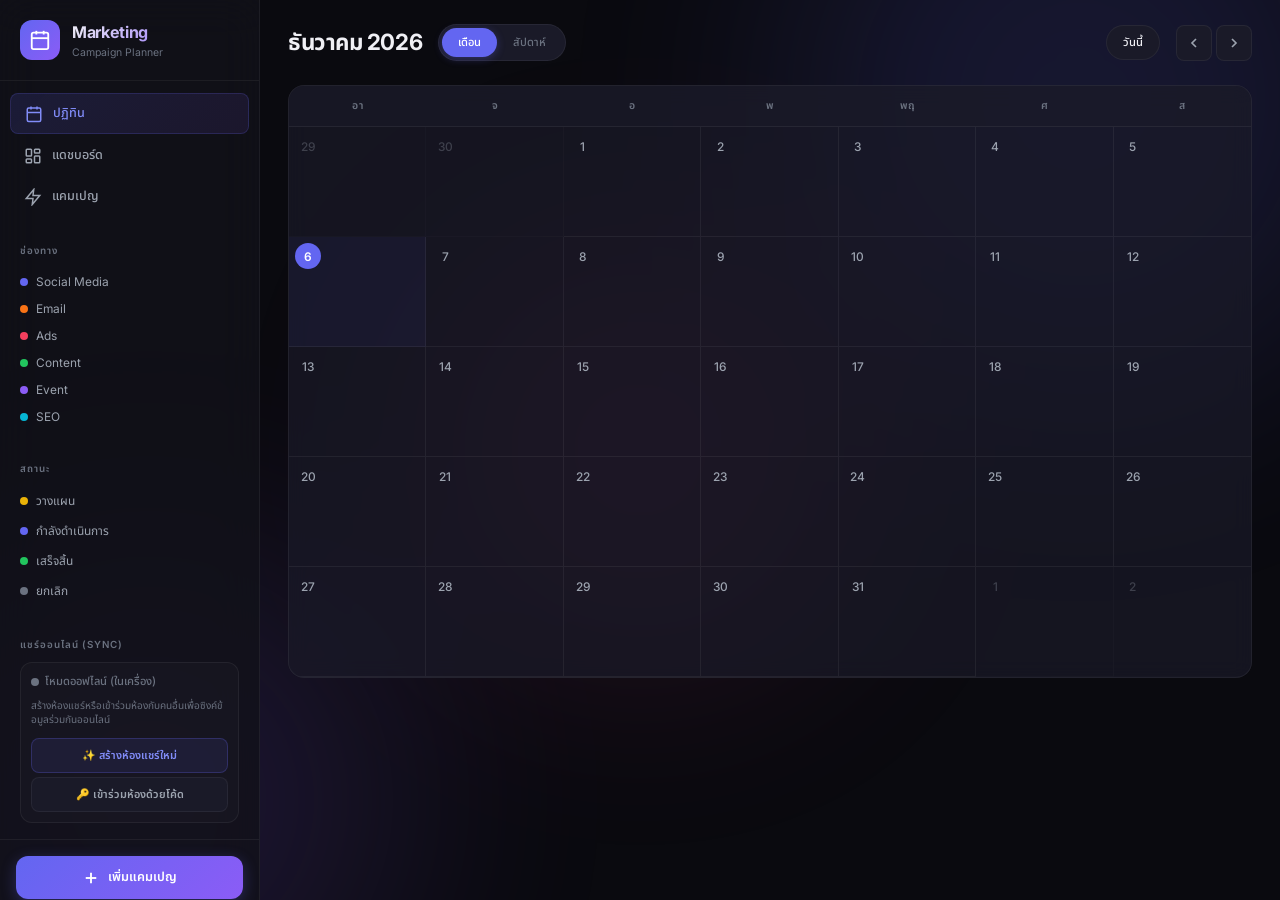
==== commit 120e95d2: "Add files via upload" ====
--- a/index.html
+++ b/index.html
@@ -125,6 +125,13 @@
                         <span class="status-indicator cancelled"></span>
                         <span>ยกเลิก</span>
                     </label>
+                </div>
+            </div>
+
+            <div class="sidebar-section">
+                <h3 class="section-title">แชร์ออนไลน์ (Sync)</h3>
+                <div class="sync-panel" id="syncPanel">
+                    <!-- จะถูกสร้างใน JS -->
                 </div>
             </div>
 
--- a/style.css
+++ b/style.css
@@ -1692,6 +1692,94 @@
     background: rgba(255,255,255,0.2);
 }
 
+/* Sync Panel Styles */
+.sync-panel {
+    display: flex;
+    flex-direction: column;
+    gap: 8px;
+    background: rgba(255,255,255,0.02);
+    border: 1px solid var(--border-color);
+    border-radius: var(--radius-md);
+    padding: 10px;
+    margin-top: 4px;
+}
+
+.sync-status {
+    font-size: 0.8rem;
+    font-weight: 500;
+    display: flex;
+    align-items: center;
+    gap: 6px;
+}
+
+.sync-status.online {
+    color: var(--success);
+}
+
+.sync-status.offline {
+    color: var(--text-muted);
+}
+
+.sync-info {
+    font-size: 0.72rem;
+    color: var(--text-muted);
+    line-height: 1.4;
+    word-break: break-all;
+}
+
+.sync-btn-group {
+    display: flex;
+    flex-direction: column;
+    gap: 4px;
+    margin-top: 4px;
+}
+
+.sync-action-btn {
+    display: flex;
+    align-items: center;
+    justify-content: center;
+    gap: 6px;
+    padding: 8px;
+    background: var(--bg-tertiary);
+    border: 1px solid var(--border-color);
+    color: var(--text-secondary);
+    border-radius: var(--radius-sm);
+    cursor: pointer;
+    font-size: 0.78rem;
+    font-weight: 600;
+    transition: all var(--transition-fast);
+}
+
+.sync-action-btn:hover {
+    background: var(--bg-hover);
+    color: var(--text-primary);
+    border-color: var(--border-hover);
+}
+
+.sync-action-btn.primary {
+    background: rgba(99, 102, 241, 0.1);
+    color: var(--accent-hover);
+    border-color: rgba(99, 102, 241, 0.25);
+}
+
+.sync-action-btn.primary:hover {
+    background: var(--accent);
+    color: white;
+    border-color: var(--accent);
+}
+
+.sync-action-btn.secondary-danger {
+    background: rgba(244, 63, 94, 0.05);
+    color: var(--danger);
+    border-color: rgba(244, 63, 94, 0.15);
+}
+
+.sync-action-btn.secondary-danger:hover {
+    background: var(--danger);
+    color: white;
+    border-color: var(--danger);
+}
+
 /* =============================================
    Responsive
    ============================================= */
